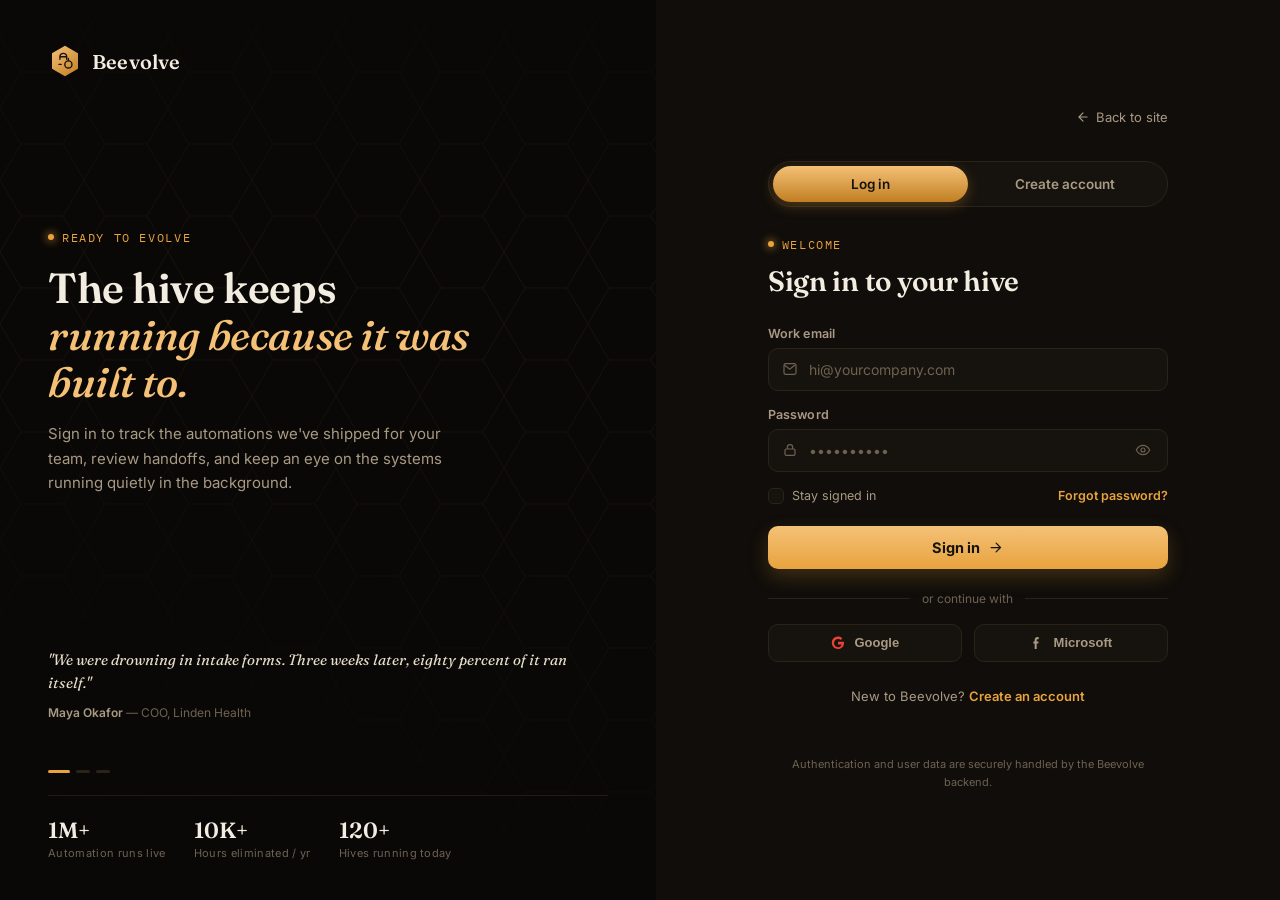
==== Frontend/index.html @ ae963b99 "Initial project setup" ====
<!DOCTYPE html>
<html lang="en">
<head>
<meta charset="UTF-8">
<meta name="viewport" content="width=device-width, initial-scale=1.0">
<title>Beevolve — Sign in</title>
<link rel="preconnect" href="https://fonts.googleapis.com">
<link rel="preconnect" href="https://fonts.gstatic.com" crossorigin>
<link href="https://fonts.googleapis.com/css2?family=Fraunces:ital,wght@0,500;0,600;0,700;1,500;1,600&family=Inter:wght@400;500;600;700&family=IBM+Plex+Mono:wght@500&display=swap" rel="stylesheet">
<link rel="stylesheet" href="css/styles.css">
</head>
<body>

<div class="shell">

  <!-- LEFT: brand stage -->
  <div class="stage">
    <video autoplay muted loop playsinline poster="">
      <source src="assets/hero.mp4" type="video/mp4">
    </video>

    <div class="brand">
      <span class="brand-mark">
        <svg viewBox="0 0 40 40" fill="none" xmlns="http://www.w3.org/2000/svg">
          <path d="M20 2L35.3 11V29L20 38L4.7 29V11L20 2Z" fill="url(#hexgrad)"/>
          <path d="M14 15c0-2.2 1.8-4 4-4s4 1.8 4 4v3M14 15v3M14 15h8" stroke="#17120c" stroke-width="1.6" stroke-linecap="round"/>
          <circle cx="24" cy="24" r="4.2" stroke="#17120c" stroke-width="1.6"/>
          <path d="M13 24h2.5M24 19.5V17" stroke="#17120c" stroke-width="1.6" stroke-linecap="round"/>
          <defs>
            <linearGradient id="hexgrad" x1="4.7" y1="2" x2="35.3" y2="38" gradientUnits="userSpaceOnUse">
              <stop stop-color="#f4c177"/>
              <stop offset="1" stop-color="#c17f22"/>
            </linearGradient>
          </defs>
        </svg>
      </span>
      <span class="brand-word">Beevolve</span>
    </div>

    <div class="stage-copy">
      <div class="eyebrow">Ready to evolve</div>
      <h1>The hive keeps<br><em>running because it&nbsp;was built to.</em></h1>
      <p>Sign in to track the automations we've shipped for your team, review handoffs, and keep an eye on the systems running quietly in the background.</p>
    </div>

    <div class="stage-footer">
      <div class="quote-rotator">
        <div class="quote active">
          <p>"We were drowning in intake forms. Three weeks later, eighty percent of it ran itself."</p>
          <div class="who"><b>Maya Okafor</b> — COO, Linden Health</div>
        </div>
        <div class="quote">
          <p>"I expected a tool I'd have to babysit. I got a system my ops lead actually trusts."</p>
          <div class="who"><b>Dan Restrepo</b> — Founder, Ream Logistics</div>
        </div>
        <div class="quote">
          <p>"First agency I've worked with that hands you the source code at the end. Just a thing that works."</p>
          <div class="who"><b>Priya Shah</b> — Head of RevOps, Marker Capital</div>
        </div>
      </div>
      <div class="dots">
        <span class="active"></span><span></span><span></span>
      </div>

      <div class="stat-row">
        <div><span class="num">1M+</span><span class="lbl">Automation runs live</span></div>
        <div><span class="num">10K+</span><span class="lbl">Hours eliminated / yr</span></div>
        <div><span class="num">120+</span><span class="lbl">Hives running today</span></div>
      </div>
    </div>
  </div>

  <!-- RIGHT: form -->
  <div class="form-side">
    <div class="form-wrap">

      <div class="form-top">
        <div class="mobile-brand">
          <span class="brand-mark">
            <svg viewBox="0 0 40 40" fill="none" xmlns="http://www.w3.org/2000/svg">
              <path d="M20 2L35.3 11V29L20 38L4.7 29V11L20 2Z" fill="url(#hexgrad2)"/>
              <defs>
                <linearGradient id="hexgrad2" x1="4.7" y1="2" x2="35.3" y2="38" gradientUnits="userSpaceOnUse">
                  <stop stop-color="#f4c177"/><stop offset="1" stop-color="#c17f22"/>
                </linearGradient>
              </defs>
            </svg>
          </span>
          <span class="brand-word">Beevolve</span>
        </div>
        <a href="https://beevolve.in" class="back-link">
          <svg viewBox="0 0 24 24" fill="none" stroke="currentColor" stroke-width="2" stroke-linecap="round"><path d="M19 12H5M12 19l-7-7 7-7"/></svg>
          Back to site
        </a>
      </div>

      <div class="tabs" id="tabs">
        <div class="indicator"></div>
        <button class="tab-btn active" data-tab="login" type="button">Log in</button>
        <button class="tab-btn" data-tab="register" type="button">Create account</button>
      </div>

      <!-- LOGIN -->
      <div id="panel-login">
        <div class="headline">
          <div class="eyebrow">Welcome</div>
          <h2>Sign in to your hive</h2>
        </div>

        <form class="active" id="login-form" autocomplete="off">
          <div class="field">
            <label for="login-email">Work email</label>
            <div class="input-wrap">
              <svg class="icon" viewBox="0 0 24 24" fill="none" stroke="currentColor" stroke-width="1.8"><path d="M3 6.5A2.5 2.5 0 0 1 5.5 4h13A2.5 2.5 0 0 1 21 6.5v11a2.5 2.5 0 0 1-2.5 2.5h-13A2.5 2.5 0 0 1 3 17.5v-11Z"/><path d="m3.5 6 8 6.5 8-6.5"/></svg>
              <input type="email" id="login-email" placeholder="hi@yourcompany.com" required>
            </div>
          </div>

          <div class="field">
            <label for="login-pass">Password</label>
            <div class="input-wrap">
              <svg class="icon" viewBox="0 0 24 24" fill="none" stroke="currentColor" stroke-width="1.8"><rect x="4.5" y="10.5" width="15" height="9.5" rx="2"/><path d="M8 10.5V7.8a4 4 0 1 1 8 0v2.7"/></svg>
              <input type="password" id="login-pass" placeholder="••••••••••" required>
              <button type="button" class="toggle-visibility" aria-label="Show password">
                <svg viewBox="0 0 24 24" fill="none" stroke="currentColor" stroke-width="1.8"><path d="M2 12s3.6-7 10-7 10 7 10 7-3.6 7-10 7-10-7-10-7Z"/><circle cx="12" cy="12" r="3"/></svg>
              </button>
            </div>
          </div>

          <div class="row-between">
            <label class="check">
              <input type="checkbox">
              <span class="box"><svg viewBox="0 0 12 12" fill="none"><path d="M2 6.2 4.7 9 10 3" stroke-width="1.8" stroke-linecap="round" stroke-linejoin="round"/></svg></span>
              Stay signed in
            </label>
            <a href="#" class="link-amber" id="forgot-password">Forgot password?</a>
          </div>

          <button type="submit" class="btn-primary">
            Sign in
            <svg viewBox="0 0 24 24" fill="none" stroke="currentColor" stroke-width="2" stroke-linecap="round"><path d="M5 12h14M13 5l7 7-7 7"/></svg>
          </button>
        </form>

        <div class="divider">or continue with</div>
        <div class="social-row">
          <button class="social-btn social-google" type="button">
            <svg viewBox="0 0 24 24"><path fill="#EA4335" d="M12 10.2v3.9h5.5c-.24 1.4-1.7 4.1-5.5 4.1-3.3 0-6-2.7-6-6.1s2.7-6.1 6-6.1c1.9 0 3.1.8 3.9 1.5l2.6-2.5C16.9 3.4 14.7 2.4 12 2.4 6.9 2.4 2.7 6.6 2.7 11.7s4.2 9.3 9.3 9.3c5.4 0 9-3.8 9-9.1 0-.6-.1-1.1-.2-1.6H12Z"/></svg>
            Google
          </button>
          <button class="social-btn social-google" type="button">
            <svg viewBox="0 0 24 24" fill="currentColor"><path d="M13.5 3h-2A4.5 4.5 0 0 0 7 7.5v2.25H5v3h2V21h3v-8.25h2.4l.5-3H10V7.7c0-.87.24-1.45 1.5-1.45h1.5V3.15c-.26-.03-1.15-.15-2-.15Z"/></svg>
            Microsoft
          </button>
        </div>

        <p class="switch-line">New to Beevolve? <a href="#" class="link-amber" data-switch="register">Create an account</a></p>
      </div>

      <!-- REGISTER -->
      <div id="panel-register">
        <div class="headline">
          <div class="eyebrow">Start the audit</div>
          <h2>Set up your workspace</h2>
          <p>Takes about two minutes. No credit card, no lock-in.</p>
        </div>

        <form id="register-form" autocomplete="off">
          <div class="field">
            <label for="reg-name">Full name</label>
            <div class="input-wrap">
              <svg class="icon" viewBox="0 0 24 24" fill="none" stroke="currentColor" stroke-width="1.8"><circle cx="12" cy="8" r="3.5"/><path d="M4.5 20c1.4-3.8 4.4-5.5 7.5-5.5s6.1 1.7 7.5 5.5"/></svg>
              <input type="text" id="reg-name" placeholder="Anya Kapoor" required>
            </div>
          </div>

          <div class="field">
            <label for="reg-mobile">Mobile number</label>
            <div class="input-wrap">
              <svg class="icon" viewBox="0 0 24 24" fill="none" stroke="currentColor" stroke-width="1.8">
                <rect x="6.5" y="3" width="11" height="18" rx="2"/>
                <path d="M10 18h4"/>
              </svg>
              <input type="tel" id="reg-mobile" placeholder="+91 98765 43210"
                     inputmode="tel" autocomplete="tel" required>
            </div>
          </div>

          <div class="field">
            <label for="reg-email">Work email</label>
            <div class="input-wrap">
              <svg class="icon" viewBox="0 0 24 24" fill="none" stroke="currentColor" stroke-width="1.8"><path d="M3 6.5A2.5 2.5 0 0 1 5.5 4h13A2.5 2.5 0 0 1 21 6.5v11a2.5 2.5 0 0 1-2.5 2.5h-13A2.5 2.5 0 0 1 3 17.5v-11Z"/><path d="m3.5 6 8 6.5 8-6.5"/></svg>
              <input type="email" id="reg-email" placeholder="hi@yourcompany.com" required>
            </div>
          </div>

          <div class="field">
            <label for="reg-pass">Password</label>
            <div class="input-wrap">
              <svg class="icon" viewBox="0 0 24 24" fill="none" stroke="currentColor" stroke-width="1.8"><rect x="4.5" y="10.5" width="15" height="9.5" rx="2"/><path d="M8 10.5V7.8a4 4 0 1 1 8 0v2.7"/></svg>
              <input type="password" id="reg-pass" placeholder="Create a password" required>
              <button type="button" class="toggle-visibility" aria-label="Show password">
                <svg viewBox="0 0 24 24" fill="none" stroke="currentColor" stroke-width="1.8"><path d="M2 12s3.6-7 10-7 10 7 10 7-3.6 7-10 7-10-7-10-7Z"/><circle cx="12" cy="12" r="3"/></svg>
              </button>
            </div>
            <div class="password-meter"><i></i><i></i><i></i><i></i></div>
            <div class="hint">Use 8+ characters with a number and a symbol.</div>
          </div>

          <div class="field">
            <label for="reg-confirm-pass">Confirm password</label>
            <div class="input-wrap">
              <svg class="icon" viewBox="0 0 24 24" fill="none" stroke="currentColor" stroke-width="1.8">
                <rect x="4.5" y="10.5" width="15" height="9.5" rx="2"/>
                <path d="M8 10.5V7.8a4 4 0 1 1 8 0v2.7"/>
              </svg>
              <input type="password" id="reg-confirm-pass" placeholder="Re-enter your password"
                     autocomplete="new-password" required>
              <button type="button" class="toggle-visibility" aria-label="Show password">
                <svg viewBox="0 0 24 24" fill="none" stroke="currentColor" stroke-width="1.8">
                  <path d="M2 12s3.6-7 10-7 10 7 10 7-3.6 7-10 7-10-7-10-7Z"/>
                  <circle cx="12" cy="12" r="3"/>
                </svg>
              </button>
            </div>
            <div class="hint" id="confirm-password-hint"></div>
          </div>

          <label class="check">
            <input type="checkbox" required>
            <span class="box"><svg viewBox="0 0 12 12" fill="none"><path d="M2 6.2 4.7 9 10 3" stroke-width="1.8" stroke-linecap="round" stroke-linejoin="round"/></svg></span>
            I agree to the <a href="#" class="link-amber" style="margin-left:3px;">terms</a>&nbsp;and&nbsp;<a href="#" class="link-amber">privacy&nbsp;policy</a>
          </label>

          <button type="submit" class="btn-primary">
            Create account
            <svg viewBox="0 0 24 24" fill="none" stroke="currentColor" stroke-width="2" stroke-linecap="round"><path d="M5 12h14M13 5l7 7-7 7"/></svg>
          </button>
        </form>

        <div class="divider">or continue with</div>
        <div class="social-row">
          <button class="social-btn social-google" type="button">
            <svg viewBox="0 0 24 24"><path fill="#EA4335" d="M12 10.2v3.9h5.5c-.24 1.4-1.7 4.1-5.5 4.1-3.3 0-6-2.7-6-6.1s2.7-6.1 6-6.1c1.9 0 3.1.8 3.9 1.5l2.6-2.5C16.9 3.4 14.7 2.4 12 2.4 6.9 2.4 2.7 6.6 2.7 11.7s4.2 9.3 9.3 9.3c5.4 0 9-3.8 9-9.1 0-.6-.1-1.1-.2-1.6H12Z"/></svg>
            Google
          </button>
          <button class="social-btn" type="button">
            <svg viewBox="0 0 24 24" fill="currentColor"><path d="M13.5 3h-2A4.5 4.5 0 0 0 7 7.5v2.25H5v3h2V21h3v-8.25h2.4l.5-3H10V7.7c0-.87.24-1.45 1.5-1.45h1.5V3.15c-.26-.03-1.15-.15-2-.15Z"/></svg>
            Microsoft
          </button>
        </div>

        <p class="switch-line">Already have a hive? <a href="#" class="link-amber" data-switch="login">Sign in</a></p>
      </div>

      <div id="auth-message" class="auth-message" role="status" aria-live="polite"></div>

      <p class="form-foot-note">Authentication and user data are securely handled by the Beevolve backend.</p>

    </div>
  </div>

</div>

<script src="js/auth.js"></script>
</body>
</html>
---- Frontend/css/styles.css ----
:root{
    --bg: #0c0a08;
    --panel: #100d0a;
    --surface: #16120d;
    --surface-2: #1c1710;
    --border: #2b2318;
    --border-soft: #211b13;
    --amber: #e8a33d;
    --amber-light: #f4c177;
    --amber-deep: #c17f22;
    --text: #f3ede1;
    --text-muted: #a89a84;
    --text-faint: #6d6252;
    --success: #7ea678;
    --error: #d9704f;
    --radius: 14px;
  }

  *{ box-sizing: border-box; margin:0; padding:0; }

  html,body{ height:100%; }

  body{
    font-family: 'Inter', sans-serif;
    background: var(--bg);
    color: var(--text);
    min-height: 100vh;
    -webkit-font-smoothing: antialiased;
    overflow-x:hidden;
  }

  a{ color: inherit; text-decoration:none; }

  .eyebrow{
    font-family:'IBM Plex Mono', monospace;
    font-size: 11.5px;
    letter-spacing: 0.14em;
    text-transform: uppercase;
    color: var(--amber);
    display:flex;
    align-items:center;
    gap:8px;
  }
  .eyebrow::before{
    content:'';
    width:6px; height:6px;
    border-radius:50%;
    background: var(--amber);
    box-shadow: 0 0 8px 1px rgba(232,163,61,0.7);
    flex-shrink:0;
  }

  em{
    font-family:'Fraunces', serif;
    font-style: italic;
    font-weight: 500;
    color: var(--amber-light);
  }

  /* ---------- layout ---------- */
  .shell{
    display:grid;
    grid-template-columns: minmax(0,1.05fr) minmax(0,1fr);
    min-height: 100vh;
  }

  /* ---------- left panel ---------- */
  .stage{
    position: relative;
    background: #0a0806;
    display:flex;
    flex-direction:column;
    justify-content: space-between;
    padding: 44px 48px 40px;
    overflow:hidden;
    isolation:isolate;
  }

  .stage video{
    position:absolute;
    inset:0;
    width:100%;
    height:100%;
    object-fit:cover;
    object-position: 78% 60%;
    opacity: 0.55;
    z-index:-3;
    filter: saturate(1.05) brightness(0.95);
  }

  .stage::before{
    /* honeycomb texture */
    content:'';
    position:absolute; inset:0;
    z-index:-2;
    opacity:0.5;
    background-image: url("data:image/svg+xml,%3Csvg xmlns='http://www.w3.org/2000/svg' width='84' height='72' viewBox='0 0 84 72'%3E%3Cpath fill='none' stroke='%232b2318' stroke-width='1' d='M21 0 L63 0 L84 36 L63 72 L21 72 L0 36 Z'/%3E%3C/svg%3E");
    background-size: 84px 72px;
  }

  .stage::after{
    /* gradient wash for legibility + brand warmth */
    content:'';
    position:absolute; inset:0;
    z-index:-1;
    background:
      radial-gradient(120% 90% at 10% 100%, rgba(10,8,6,0.97) 0%, rgba(10,8,6,0.75) 32%, rgba(10,8,6,0.15) 60%, rgba(10,8,6,0) 78%),
      linear-gradient(180deg, rgba(10,8,6,0.9) 0%, rgba(10,8,6,0.25) 30%, rgba(10,8,6,0.55) 68%, rgba(10,8,6,0.96) 100%);
  }

  .brand{
    display:flex;
    align-items:center;
    gap:10px;
    z-index:2;
  }
  .brand-mark{
    width:34px; height:34px;
    position:relative;
    flex-shrink:0;
  }
  .brand-mark svg{ width:100%; height:100%; display:block; }
  .brand-word{
    font-family:'Fraunces', serif;
    font-weight:600;
    font-size: 20px;
    letter-spacing: 0.01em;
    color: var(--text);
  }

  .stage-copy{
    z-index:2;
    max-width: 480px;
  }
  .stage-copy .eyebrow{ margin-bottom: 20px; }
  .stage-copy h1{
    font-family:'Fraunces', serif;
    font-weight: 600;
    font-size: clamp(30px, 3.4vw, 42px);
    line-height: 1.12;
    letter-spacing: -0.01em;
    color: var(--text);
  }
  .stage-copy p{
    margin-top: 16px;
    font-size: 15px;
    line-height: 1.65;
    color: var(--text-muted);
    max-width: 400px;
  }

  .stage-footer{
    z-index:2;
    display:flex;
    flex-direction:column;
    gap: 22px;
  }

  .stat-row{
    display:flex;
    gap: 28px;
    padding-top: 20px;
    border-top: 1px solid var(--border-soft);
  }
  .stat-row div{ display:flex; flex-direction:column; gap:2px; }
  .stat-row .num{
    font-family:'Fraunces', serif;
    font-weight:600;
    font-size: 22px;
    color: var(--text);
  }
  .stat-row .lbl{
    font-size: 11px;
    color: var(--text-faint);
    letter-spacing:0.03em;
  }

  .quote-rotator{
    position: relative;
    min-height: 92px;
  }
  .quote{
    position:absolute; inset:0;
    opacity:0;
    transform: translateY(6px);
    transition: opacity 0.6s ease, transform 0.6s ease;
    pointer-events:none;
  }
  .quote.active{
    opacity:1;
    transform: translateY(0);
    pointer-events:auto;
  }
  .quote p{
    font-family:'Fraunces', serif;
    font-style: italic;
    font-size: 15px;
    line-height:1.55;
    color: #e6ddcb;
  }
  .quote .who{
    margin-top:10px;
    font-size:12px;
    color: var(--text-faint);
    font-family:'Inter',sans-serif;
    font-style:normal;
  }
  .quote .who b{ color: var(--text-muted); font-weight:600; }

  .dots{
    display:flex;
    gap:6px;
    margin-top:8px;
  }
  .dots span{
    width:14px; height:3px;
    border-radius: 2px;
    background: var(--border);
    transition: background 0.3s ease, width 0.3s ease;
  }
  .dots span.active{ background: var(--amber); width: 22px; }

  /* ---------- right panel ---------- */
  .form-side{
    background: var(--panel);
    display:flex;
    align-items:center;
    justify-content:center;
    padding: 40px 36px;
    position:relative;
  }

  .form-wrap{
    width:100%;
    max-width: 400px;
  }

  .form-top{
    display:flex;
    justify-content:space-between;
    align-items:center;
    margin-bottom: 36px;
  }
  .mobile-brand{ display:none; align-items:center; gap:8px; }
  .mobile-brand .brand-word{ font-size:17px; }
  .mobile-brand .brand-mark{ width:28px; height:28px; }

  .back-link{
    margin-left:auto;
    font-size: 13px;
    color: var(--text-muted);
    display:flex;
    align-items:center;
    gap:6px;
    transition: color 0.2s ease;
  }
  .back-link:hover{ color: var(--amber-light); }
  .back-link svg{ width:14px; height:14px; }

  .headline{ margin-bottom: 28px; }
  .headline .eyebrow{ margin-bottom:12px; }
  .headline h2{
    font-family:'Fraunces', serif;
    font-weight:600;
    font-size: 28px;
    letter-spacing:-0.01em;
  }
  .headline p{
    margin-top:8px;
    font-size: 13.5px;
    color: var(--text-muted);
  }

  /* segmented tab control */
  .tabs{
    position:relative;
    display:grid;
    grid-template-columns: 1fr 1fr;
    background: var(--surface);
    border: 1px solid var(--border);
    border-radius: 999px;
    padding: 4px;
    margin-bottom: 30px;
  }
  .tabs .indicator{
    position:absolute;
    top:4px; left:4px;
    width: calc(50% - 4px);
    height: calc(100% - 8px);
    background: linear-gradient(180deg, var(--amber-light), var(--amber-deep));
    border-radius: 999px;
    transition: transform 0.35s cubic-bezier(.65,0,.35,1);
    z-index:0;
    box-shadow: 0 4px 14px rgba(232,163,61,0.28);
  }
  .tabs.mode-register .indicator{ transform: translateX(100%); }
  .tab-btn{
    position:relative;
    z-index:1;
    border:none;
    background:transparent;
    padding: 10px 0;
    font-family:'Inter', sans-serif;
    font-size: 13.5px;
    font-weight:600;
    color: var(--text-muted);
    cursor:pointer;
    border-radius: 999px;
    transition: color 0.3s ease;
  }
  .tab-btn.active{ color: #16120d; }

  form{ display:none; flex-direction:column; gap:16px; }
  form.active{ display:flex; }

  .field{ display:flex; flex-direction:column; gap:7px; }
  .field label{
    font-size: 12.5px;
    font-weight:600;
    color: var(--text-muted);
    letter-spacing:0.01em;
  }
  .input-wrap{ position:relative; }
  .input-wrap svg.icon{
    position:absolute;
    left:14px; top:50%;
    transform:translateY(-50%);
    width:16px; height:16px;
    stroke: var(--text-faint);
    pointer-events:none;
    transition: stroke 0.2s ease;
  }
  .input-wrap input{
    width:100%;
    background: var(--surface);
    border: 1px solid var(--border);
    border-radius: 10px;
    padding: 12px 14px 12px 40px;
    font-family:'Inter', sans-serif;
    font-size: 14px;
    color: var(--text);
    outline:none;
    transition: border-color 0.2s ease, box-shadow 0.2s ease, background 0.2s ease;
  }
  .input-wrap input::placeholder{ color: var(--text-faint); }
  .input-wrap input:hover{ border-color: #3a3020; }
  .input-wrap input:focus{
    border-color: var(--amber);
    background: var(--surface-2);
    box-shadow: 0 0 0 3px rgba(232,163,61,0.14);
  }
  .input-wrap input:focus ~ svg.icon{ stroke: var(--amber); }

  .toggle-visibility{
    position:absolute;
    right:12px; top:50%;
    transform:translateY(-50%);
    background:none; border:none;
    width:26px; height:26px;
    display:flex; align-items:center; justify-content:center;
    cursor:pointer;
    border-radius:6px;
  }
  .toggle-visibility svg{ width:16px; height:16px; stroke: var(--text-faint); transition: stroke 0.2s ease; }
  .toggle-visibility:hover svg{ stroke: var(--text-muted); }

  .hint{ font-size: 11.5px; color: var(--text-faint); margin-top:2px; }

  .row-between{
    display:flex;
    justify-content:space-between;
    align-items:center;
    font-size: 12.5px;
  }

  .check{
    display:flex; align-items:center; gap:8px;
    color: var(--text-muted);
    cursor:pointer;
    user-select:none;
  }
  .check input{ display:none; }
  .box{
    width:16px; height:16px;
    border-radius:5px;
    border:1px solid var(--border);
    background: var(--surface);
    display:flex; align-items:center; justify-content:center;
    flex-shrink:0;
    transition: all 0.2s ease;
  }
  .check input:checked ~ .box{
    background: var(--amber);
    border-color: var(--amber);
  }
  .box svg{ width:10px; height:10px; opacity:0; transition:opacity 0.15s ease; stroke:#16120d; }
  .check input:checked ~ .box svg{ opacity:1; }

  .link-amber{ color: var(--amber); font-weight:600; }
  .link-amber:hover{ color: var(--amber-light); }

  .btn-primary{
    margin-top: 6px;
    width:100%;
    border:none;
    border-radius: 10px;
    padding: 13px 0;
    font-family:'Inter', sans-serif;
    font-weight:700;
    font-size: 14.5px;
    color: #17120c;
    background: linear-gradient(180deg, var(--amber-light), var(--amber));
    cursor:pointer;
    display:flex;
    align-items:center;
    justify-content:center;
    gap:8px;
    box-shadow: 0 8px 20px rgba(232,163,61,0.22);
    transition: transform 0.15s ease, box-shadow 0.15s ease, filter 0.15s ease;
  }
  .btn-primary:hover{ filter: brightness(1.05); transform: translateY(-1px); box-shadow: 0 10px 24px rgba(232,163,61,0.3); }
  .btn-primary:active{ transform: translateY(0); }
  .btn-primary svg{ width:15px; height:15px; transition: transform 0.2s ease; }
  .btn-primary:hover svg{ transform: translateX(3px); }

  .divider{
    display:flex;
    align-items:center;
    gap:12px;
    margin: 22px 0 18px;
    color: var(--text-faint);
    font-size: 12px;
  }
  .divider::before, .divider::after{
    content:'';
    flex:1;
    height:1px;
    background: var(--border);
  }

  .social-row{
    display:grid;
    grid-template-columns: 1fr 1fr;
    gap: 12px;
  }
  .social-btn{
    display:flex; align-items:center; justify-content:center;
    gap:8px;
    padding: 10px 0;
    border-radius: 10px;
    border: 1px solid var(--border);
    background: var(--surface);
    color: var(--text-muted);
    font-size: 13px;
    font-weight:600;
    cursor:pointer;
    transition: border-color 0.2s ease, background 0.2s ease, color 0.2s ease;
  }
  .social-btn:hover{ border-color: #40331f; background: var(--surface-2); color: var(--text); }
  .social-btn svg{ width:16px; height:16px; }

  .switch-line{
    margin-top: 26px;
    text-align:center;
    font-size: 13px;
    color: var(--text-muted);
  }

  .password-meter{
    display:flex; gap:5px; margin-top:2px;
  }
  .password-meter i{
    flex:1; height:3px; border-radius:2px;
    background: var(--border);
    transition: background 0.25s ease;
  }

  .form-foot-note{
    margin-top: 18px;
    font-size: 11px;
    line-height:1.6;
    color: var(--text-faint);
    text-align:center;
  }

  /* ---------- responsive ---------- */
  @media (max-width: 980px){
    .shell{ grid-template-columns: 1fr; }
    .stage{
      min-height: 320px;
      padding: 28px 24px 26px;
    }
    .stage-copy h1{ font-size: 26px; }
    .stage-copy p{ display:none; }
    .stat-row{ display:none; }
    .quote-rotator{ display:none; }
    .form-side{ padding: 34px 22px 50px; }
  }

  @media (max-width: 560px){
    .stage{ min-height: 260px; }
    .stage-copy{ max-width:100%; }
    .form-top{ margin-bottom: 26px; }
    .social-row{ grid-template-columns: 1fr; }
  }

  :focus-visible{
    outline: 2px solid var(--amber);
    outline-offset: 2px;
  }

  @media (prefers-reduced-motion: reduce){
    *{ animation-duration: 0.001ms !important; transition-duration: 0.001ms !important; }
  }

/* ---------- Supabase auth integration ---------- */
.auth-message{
  min-height: 20px;
  margin: 14px 0 0;
  font-size: 12.5px;
  line-height: 1.5;
  color: var(--text-muted);
}
.auth-message.success{ color: var(--success); }
.auth-message.error{ color: var(--error); }
.auth-message.info{ color: var(--amber-light); }

.field.invalid input{
  border-color: var(--error);
}
.hint.error{ color: var(--error); }
.hint.success{ color: var(--success); }

.btn-primary:disabled{
  cursor: not-allowed;
  opacity: .65;
}

@media (max-width: 980px){
  .shell{ grid-template-columns: 1fr; }
  .stage{ min-height: 48vh; }
  .form-panel{ min-height: 52vh; }
}
@media (max-width: 560px){
  .stage{ padding: 30px 24px; }
  .form-panel{ padding: 32px 22px; }
  .headline h2{ font-size: 30px; }
}
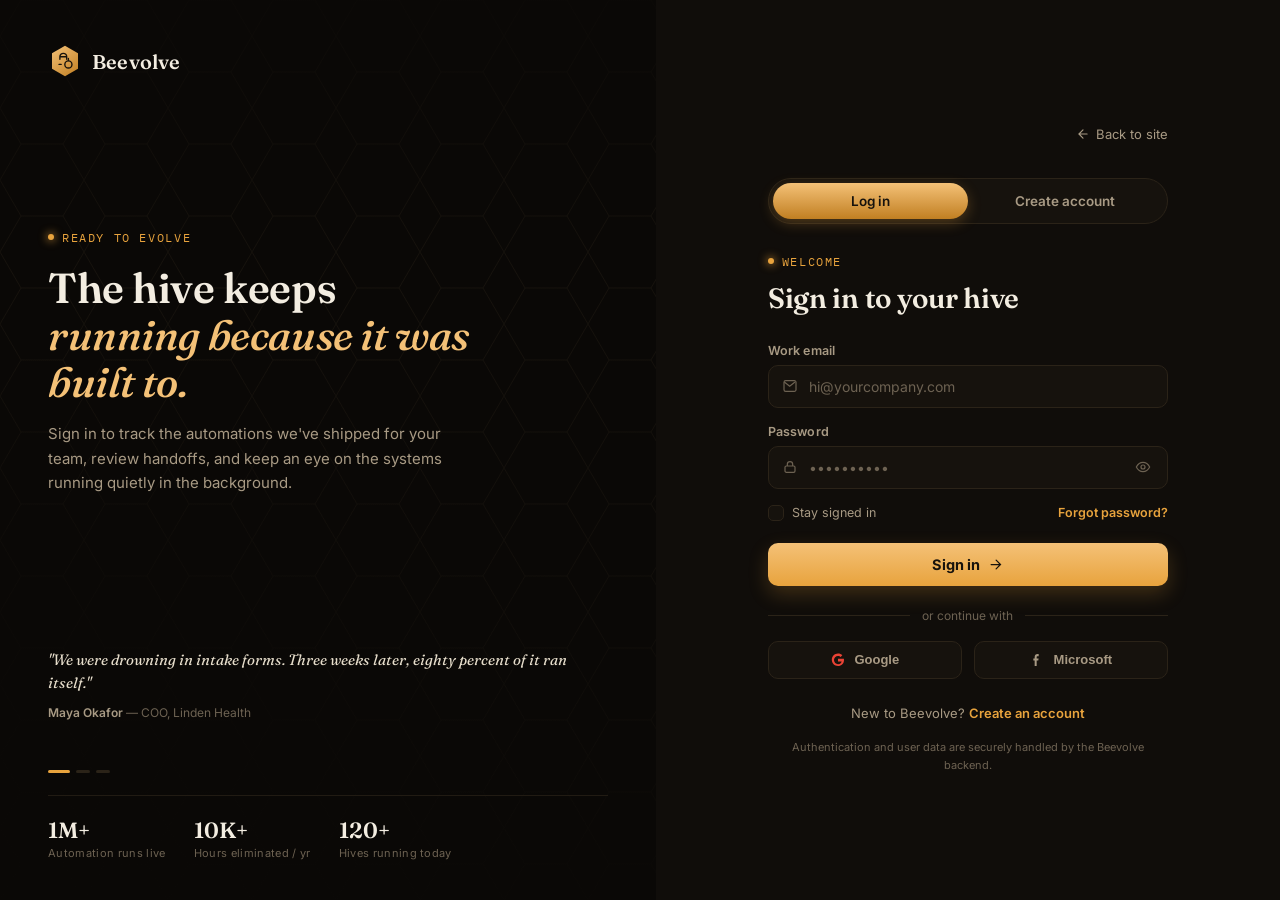
==== commit f6e124d5: "Improved visual communication with user, using Toast" ====
--- a/Frontend/index.html
+++ b/Frontend/index.html
@@ -10,6 +10,14 @@
 <link rel="stylesheet" href="css/styles.css">
 </head>
 <body>
+
+<div class="toast-region" aria-live="polite" aria-atomic="true">
+  <div id="auth-message" class="auth-message" role="status" hidden>
+    <span class="toast-icon" aria-hidden="true"></span>
+    <span class="toast-copy"></span>
+    <button class="toast-dismiss" type="button" aria-label="Dismiss notification">&times;</button>
+  </div>
+</div>
 
 <div class="shell">
 
@@ -253,8 +261,6 @@
         <p class="switch-line">Already have a hive? <a href="#" class="link-amber" data-switch="login">Sign in</a></p>
       </div>
 
-      <div id="auth-message" class="auth-message" role="status" aria-live="polite"></div>
-
       <p class="form-foot-note">Authentication and user data are securely handled by the Beevolve backend.</p>
 
     </div>
--- a/Frontend/css/styles.css
+++ b/Frontend/css/styles.css
@@ -514,12 +514,64 @@
   }
 
 /* ---------- Supabase auth integration ---------- */
+.toast-region{
+  position:fixed;
+  top:20px;
+  right:20px;
+  z-index:20;
+  width:min(380px, calc(100vw - 32px));
+  pointer-events:none;
+}
 .auth-message{
-  min-height: 20px;
-  margin: 14px 0 0;
-  font-size: 12.5px;
-  line-height: 1.5;
-  color: var(--text-muted);
+  display:flex;
+  align-items:flex-start;
+  gap:11px;
+  padding:13px 13px 13px 14px;
+  border:1px solid var(--border);
+  border-radius:10px;
+  background:rgba(22,18,13,.97);
+  box-shadow:0 14px 34px rgba(0,0,0,.35);
+  color:var(--text-muted);
+  font-size:12.5px;
+  line-height:1.5;
+  pointer-events:auto;
+  animation:toast-in .25s ease both;
+}
+.auth-message[hidden]{ display:none; }
+.toast-copy{ flex:1; }
+.toast-icon{
+  display:grid;
+  place-items:center;
+  width:19px;
+  height:19px;
+  flex:0 0 19px;
+  border:1px solid currentColor;
+  border-radius:50%;
+  font-family:Georgia,serif;
+  font-size:13px;
+  font-weight:700;
+  line-height:1;
+}
+.toast-dismiss{
+  width:22px;
+  height:22px;
+  flex:0 0 22px;
+  margin:-3px -4px 0 0;
+  border:0;
+  border-radius:50%;
+  background:transparent;
+  color:var(--text-faint);
+  font-size:20px;
+  line-height:1;
+  cursor:pointer;
+}
+.toast-dismiss:hover{ color:var(--text); background:var(--surface-2); }
+.auth-message.success .toast-icon::before{ content:'✓'; }
+.auth-message.error .toast-icon::before{ content:'!'; }
+.auth-message.info .toast-icon::before{ content:'i'; }
+@keyframes toast-in{
+  from{ opacity:0; transform:translateY(-8px); }
+  to{ opacity:1; transform:translateY(0); }
 }
 .auth-message.success{ color: var(--success); }
 .auth-message.error{ color: var(--error); }
@@ -545,4 +597,5 @@
   .stage{ padding: 30px 24px; }
   .form-panel{ padding: 32px 22px; }
   .headline h2{ font-size: 30px; }
-}
+  .toast-region{ top:12px; right:16px; left:16px; width:auto; }
+}
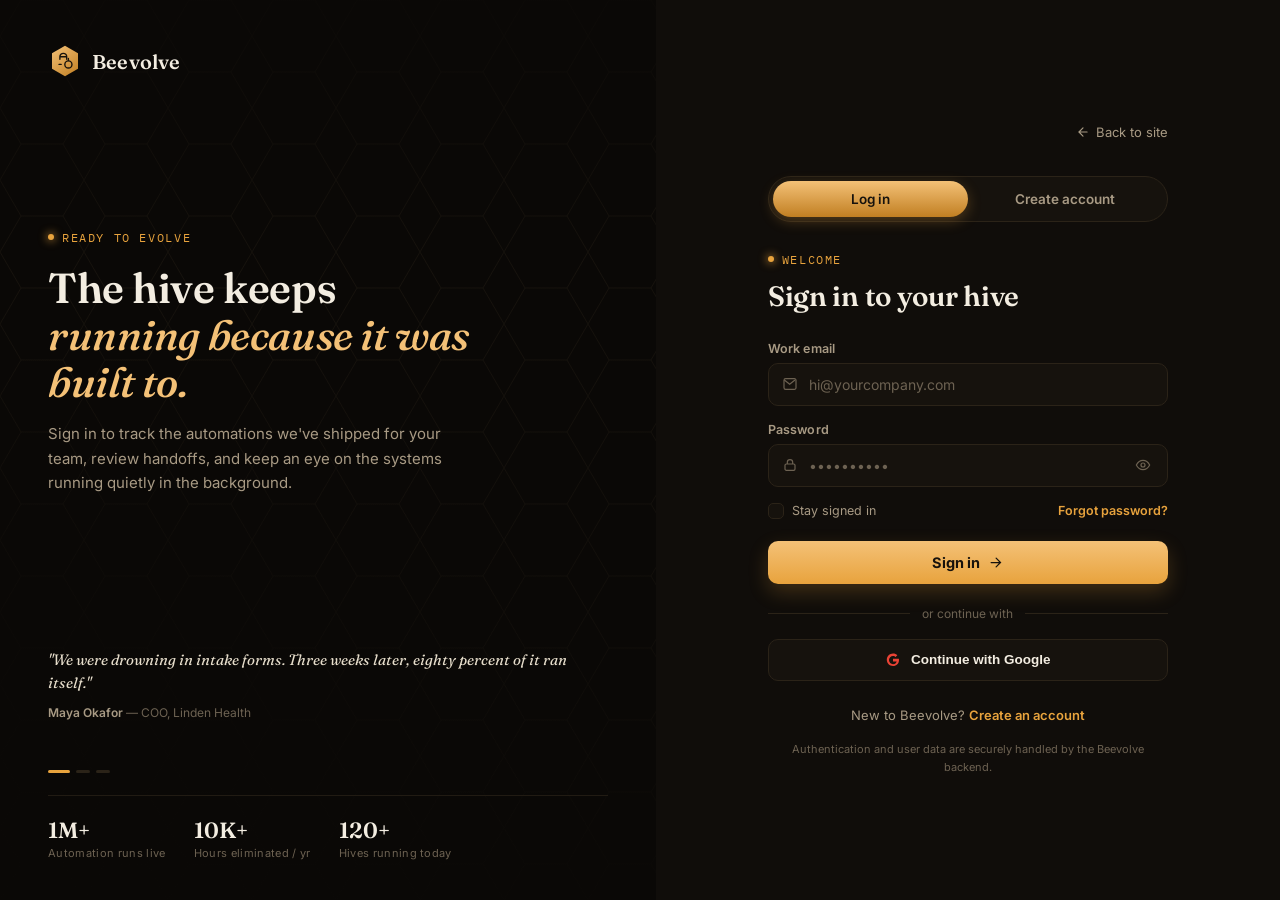
==== commit af069013: "Migrate backend and database from Supabase to standalone PostgreSQL" ====
--- a/Frontend/index.html
+++ b/Frontend/index.html
@@ -154,11 +154,7 @@
         <div class="social-row">
           <button class="social-btn social-google" type="button">
             <svg viewBox="0 0 24 24"><path fill="#EA4335" d="M12 10.2v3.9h5.5c-.24 1.4-1.7 4.1-5.5 4.1-3.3 0-6-2.7-6-6.1s2.7-6.1 6-6.1c1.9 0 3.1.8 3.9 1.5l2.6-2.5C16.9 3.4 14.7 2.4 12 2.4 6.9 2.4 2.7 6.6 2.7 11.7s4.2 9.3 9.3 9.3c5.4 0 9-3.8 9-9.1 0-.6-.1-1.1-.2-1.6H12Z"/></svg>
-            Google
-          </button>
-          <button class="social-btn social-google" type="button">
-            <svg viewBox="0 0 24 24" fill="currentColor"><path d="M13.5 3h-2A4.5 4.5 0 0 0 7 7.5v2.25H5v3h2V21h3v-8.25h2.4l.5-3H10V7.7c0-.87.24-1.45 1.5-1.45h1.5V3.15c-.26-.03-1.15-.15-2-.15Z"/></svg>
-            Microsoft
+            Continue with Google
           </button>
         </div>
 
@@ -189,8 +185,8 @@
                 <rect x="6.5" y="3" width="11" height="18" rx="2"/>
                 <path d="M10 18h4"/>
               </svg>
-              <input type="tel" id="reg-mobile" placeholder="+91 98765 43210"
-                     inputmode="tel" autocomplete="tel" required>
+              <input type="tel" id="reg-mobile" value="+91 " placeholder="xxxxxxxxxx"
+              inputmode="numeric" autocomplete="tel" maxlength="14" required>
             </div>
           </div>
 
@@ -235,7 +231,7 @@
           </div>
 
           <label class="check">
-            <input type="checkbox" required>
+            <input type="checkbox">
             <span class="box"><svg viewBox="0 0 12 12" fill="none"><path d="M2 6.2 4.7 9 10 3" stroke-width="1.8" stroke-linecap="round" stroke-linejoin="round"/></svg></span>
             I agree to the <a href="#" class="link-amber" style="margin-left:3px;">terms</a>&nbsp;and&nbsp;<a href="#" class="link-amber">privacy&nbsp;policy</a>
           </label>
@@ -250,19 +246,34 @@
         <div class="social-row">
           <button class="social-btn social-google" type="button">
             <svg viewBox="0 0 24 24"><path fill="#EA4335" d="M12 10.2v3.9h5.5c-.24 1.4-1.7 4.1-5.5 4.1-3.3 0-6-2.7-6-6.1s2.7-6.1 6-6.1c1.9 0 3.1.8 3.9 1.5l2.6-2.5C16.9 3.4 14.7 2.4 12 2.4 6.9 2.4 2.7 6.6 2.7 11.7s4.2 9.3 9.3 9.3c5.4 0 9-3.8 9-9.1 0-.6-.1-1.1-.2-1.6H12Z"/></svg>
-            Google
-          </button>
-          <button class="social-btn" type="button">
-            <svg viewBox="0 0 24 24" fill="currentColor"><path d="M13.5 3h-2A4.5 4.5 0 0 0 7 7.5v2.25H5v3h2V21h3v-8.25h2.4l.5-3H10V7.7c0-.87.24-1.45 1.5-1.45h1.5V3.15c-.26-.03-1.15-.15-2-.15Z"/></svg>
-            Microsoft
-          </button>
-        </div>
-
-        <p class="switch-line">Already have a hive? <a href="#" class="link-amber" data-switch="login">Sign in</a></p>
+            Continue with Google
+          </button>
+        </div>
+
+               <p class="switch-line">Already have a hive? <a href="#" class="link-amber" data-switch="login">Sign in</a></p>
+      </div>
+
+      <!-- VERIFY -->
+      <div id="panel-verify" style="display:none;">
+        <div class="headline">
+          <div class="eyebrow">Almost there</div>
+          <h2>Verify your account</h2>
+          <p>Click below and we'll email you a verification link.</p>
+        </div>
+
+        <div id="verify-choice-row" class="social-row" style="grid-template-columns:1fr;">
+          <button class="social-btn" type="button" id="verify-choice-email">
+            <svg viewBox="0 0 24 24" fill="none" stroke="currentColor" stroke-width="1.8"><path d="M3 6.5A2.5 2.5 0 0 1 5.5 4h13A2.5 2.5 0 0 1 21 6.5v11a2.5 2.5 0 0 1-2.5 2.5h-13A2.5 2.5 0 0 1 3 17.5v-11Z"/><path d="m3.5 6 8 6.5 8-6.5"/></svg>
+            Verify with email
+          </button>
+        </div>
+
+        <p class="hint" id="verify-resend-hint" style="display:none; margin-top:14px; text-align:center;">
+          Didn't get it? <a href="#" class="link-amber" id="verify-resend">Resend email</a>
+        </p>
       </div>
 
       <p class="form-foot-note">Authentication and user data are securely handled by the Beevolve backend.</p>
-
     </div>
   </div>
 
--- a/Frontend/css/styles.css
+++ b/Frontend/css/styles.css
@@ -310,8 +310,9 @@
   }
   .tab-btn.active{ color: #16120d; }
 
-  form{ display:none; flex-direction:column; gap:16px; }
-  form.active{ display:flex; }
+  form{ flex-direction:column; gap:16px; }
+  #panel-login form, #panel-register form{ display:none; }
+  #panel-login form.active, #panel-register form.active{ display:flex; }
 
   .field{ display:flex; flex-direction:column; gap:7px; }
   .field label{
@@ -440,23 +441,23 @@
 
   .social-row{
     display:grid;
-    grid-template-columns: 1fr 1fr;
+    grid-template-columns: 1fr;
     gap: 12px;
   }
   .social-btn{
     display:flex; align-items:center; justify-content:center;
-    gap:8px;
-    padding: 10px 0;
+    gap:10px;
+    padding: 12px 16px;
     border-radius: 10px;
     border: 1px solid var(--border);
     background: var(--surface);
-    color: var(--text-muted);
-    font-size: 13px;
+    color: var(--text);
+    font-size: 13.5px;
     font-weight:600;
     cursor:pointer;
-    transition: border-color 0.2s ease, background 0.2s ease, color 0.2s ease;
-  }
-  .social-btn:hover{ border-color: #40331f; background: var(--surface-2); color: var(--text); }
+    transition: border-color 0.2s ease, background 0.2s ease, color 0.2s ease, transform 0.15s ease;
+  }
+  .social-btn:hover{ border-color: var(--amber-deep); background: var(--surface-2); color: var(--text); transform: translateY(-1px); }
   .social-btn svg{ width:16px; height:16px; }
 
   .switch-line{
@@ -591,11 +592,13 @@
 @media (max-width: 980px){
   .shell{ grid-template-columns: 1fr; }
   .stage{ min-height: 48vh; }
-  .form-panel{ min-height: 52vh; }
+  .form-side{ min-height: 52vh; }
 }
 @media (max-width: 560px){
   .stage{ padding: 30px 24px; }
-  .form-panel{ padding: 32px 22px; }
+  .form-side{ padding: 32px 22px; }
   .headline h2{ font-size: 30px; }
   .toast-region{ top:12px; right:16px; left:16px; width:auto; }
 }
+
+#reset-form{ display:flex; flex-direction:column; gap:16px; }
